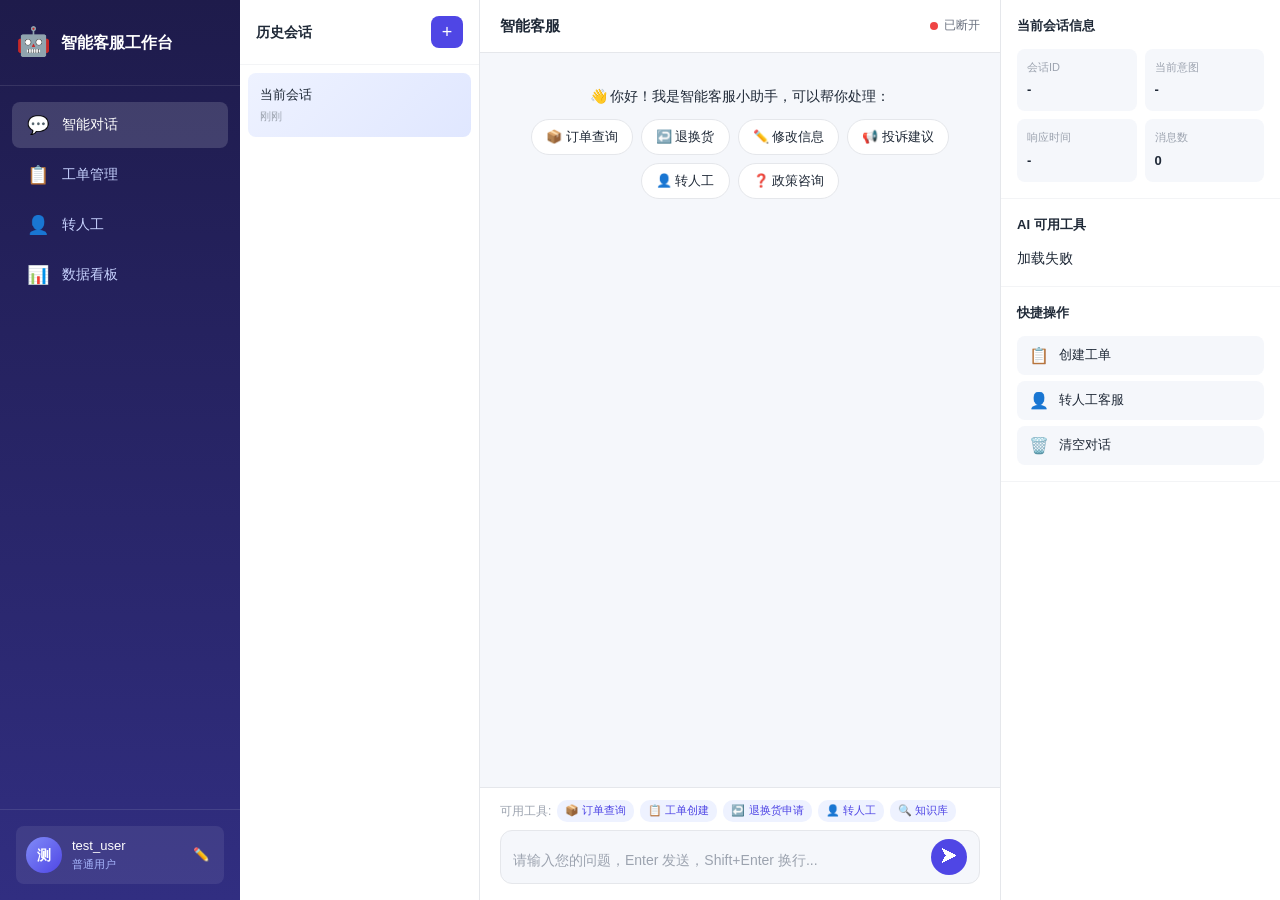
==== static/index.html @ ec42deeb "feat: 新增前端UI与静态文件服务 ## 本次提交内容  ### 前端页面 (static/) - index.html: 主页面 - 三栏布局（侧边栏+对话区+信息面板） - css/style" ====
<!DOCTYPE html>
<html lang="zh-CN">
<head>
<meta charset="UTF-8">
<meta name="viewport" content="width=device-width, initial-scale=1.0">
<title>智能客服工作台</title>
<link rel="stylesheet" href="/static/css/style.css">
</head>
<body>
<div id="app">

  <!-- 左侧边栏 -->
  <aside class="sidebar">
    <div class="sidebar-header">
      <div class="logo">
        <span class="logo-icon">🤖</span>
        <span class="logo-text">智能客服工作台</span>
      </div>
    </div>

    <nav class="nav">
      <button class="nav-item active" data-page="chat">
        <span class="nav-icon">💬</span>
        <span class="nav-text">智能对话</span>
      </button>
      <button class="nav-item" data-page="tickets">
        <span class="nav-icon">📋</span>
        <span class="nav-text">工单管理</span>
      </button>
      <button class="nav-item" data-page="handoff">
        <span class="nav-icon">👤</span>
        <span class="nav-text">转人工</span>
      </button>
      <button class="nav-item" data-page="analytics">
        <span class="nav-icon">📊</span>
        <span class="nav-text">数据看板</span>
      </button>
    </nav>

    <div class="sidebar-footer">
      <div class="user-info">
        <div class="avatar" id="userAvatar">U</div>
        <div class="user-detail">
          <div class="username" id="username">test_user</div>
          <div class="user-level" id="userLevel">普通用户</div>
        </div>
        <button class="user-edit-btn" id="editUserBtn" title="编辑用户">✏️</button>
      </div>
    </div>
  </aside>

  <!-- 主内容区 -->
  <main class="main">

    <!-- 对话页面 -->
    <section class="page page-chat active">
      <div class="chat-layout">

        <!-- 会话列表 -->
        <div class="session-list">
          <div class="session-list-header">
            <span>历史会话</span>
            <button class="new-session-btn" id="newSessionBtn" title="新建会话">
              <span>+</span>
            </button>
          </div>
          <div class="session-items" id="sessionItems">
            <div class="session-item active" data-session="current">
              <div class="session-title" id="currentSessionTitle">当前会话</div>
              <div class="session-time" id="currentSessionTime">刚刚</div>
            </div>
          </div>
        </div>

        <!-- 对话区域 -->
        <div class="chat-area">
          <div class="chat-header">
            <div class="chat-title" id="chatTitle">智能客服</div>
            <div class="chat-status">
              <span class="status-dot" id="wsStatus"></span>
              <span class="status-text" id="wsStatusText">连接中...</span>
            </div>
          </div>

          <div class="chat-messages" id="chatMessages">
            <div class="message system">
              <div class="message-content">
                <p>👋 你好！我是智能客服小助手，可以帮你处理：</p>
                <div class="quick-actions">
                  <button class="quick-action" data-msg="我的订单到哪了">📦 订单查询</button>
                  <button class="quick-action" data-msg="我要退货/退款">↩️ 退换货</button>
                  <button class="quick-action" data-msg="修改收货地址">✏️ 修改信息</button>
                  <button class="quick-action" data-msg="投诉">📢 投诉建议</button>
                  <button class="quick-action" data-msg="我要转人工客服">👤 转人工</button>
                  <button class="quick-action" data-msg="退换货政策是什么">❓ 政策咨询</button>
                </div>
              </div>
            </div>
          </div>

          <div class="chat-input-area">
            <div class="input-tools" id="inputTools">
              <span class="tool-hint">可用工具: </span>
              <span class="tool-tag">📦 订单查询</span>
              <span class="tool-tag">📋 工单创建</span>
              <span class="tool-tag">↩️ 退换货申请</span>
              <span class="tool-tag">👤 转人工</span>
              <span class="tool-tag">🔍 知识库</span>
            </div>
            <div class="input-wrapper">
              <textarea
                id="chatInput"
                placeholder="请输入您的问题，Enter 发送，Shift+Enter 换行..."
                rows="1"
              ></textarea>
              <div class="input-actions">
                <button class="action-btn send" id="sendBtn" title="发送">
                  <span>➤</span>
                </button>
              </div>
            </div>
          </div>
        </div>

        <!-- 右侧信息面板 -->
        <div class="info-panel">
          <div class="panel-section">
            <div class="panel-title">当前会话信息</div>
            <div class="info-cards">
              <div class="info-card">
                <div class="info-label">会话ID</div>
                <div class="info-value" id="sessionId">-</div>
              </div>
              <div class="info-card">
                <div class="info-label">当前意图</div>
                <div class="info-value" id="currentIntent">-</div>
              </div>
              <div class="info-card">
                <div class="info-label">响应时间</div>
                <div class="info-value" id="responseTime">-</div>
              </div>
              <div class="info-card">
                <div class="info-label">消息数</div>
                <div class="info-value" id="messageCount">0</div>
              </div>
            </div>
          </div>

          <div class="panel-section">
            <div class="panel-title">AI 可用工具</div>
            <div class="tool-list" id="toolList"></div>
          </div>

          <div class="panel-section">
            <div class="panel-title">快捷操作</div>
            <div class="action-list">
              <button class="action-item" id="createTicketBtn">
                <span class="action-icon">📋</span>
                <span>创建工单</span>
              </button>
              <button class="action-item" id="handoffBtn">
                <span class="action-icon">👤</span>
                <span>转人工客服</span>
              </button>
              <button class="action-item" id="clearChatBtn">
                <span class="action-icon">🗑️</span>
                <span>清空对话</span>
              </button>
            </div>
          </div>
        </div>
      </div>
    </section>

    <!-- 工单管理页面 -->
    <section class="page page-tickets">
      <div class="page-header">
        <h2>工单管理</h2>
        <div class="page-actions">
          <button class="btn-primary" id="newTicketBtn">
            <span>+</span> 新建工单
          </button>
        </div>
      </div>

      <div class="tickets-layout">
        <div class="tickets-filters">
          <div class="filter-group">
            <span class="filter-label">状态:</span>
            <select id="ticketStatusFilter">
              <option value="">全部</option>
              <option value="pending">待处理</option>
              <option value="processing">处理中</option>
              <option value="resolved">已解决</option>
              <option value="closed">已关闭</option>
            </select>
          </div>
          <div class="filter-group">
            <span class="filter-label">优先级:</span>
            <select id="ticketPriorityFilter">
              <option value="">全部</option>
              <option value="low">低</option>
              <option value="medium">中</option>
              <option value="high">高</option>
              <option value="urgent">紧急</option>
            </select>
          </div>
          <button class="btn-secondary" id="refreshTicketsBtn">🔄 刷新</button>
        </div>

        <div class="tickets-stats" id="ticketsStats"></div>

        <div class="tickets-table-wrapper">
          <table class="tickets-table">
            <thead>
              <tr>
                <th>工单ID</th>
                <th>分类</th>
                <th>内容</th>
                <th>优先级</th>
                <th>状态</th>
                <th>创建时间</th>
                <th>操作</th>
              </tr>
            </thead>
            <tbody id="ticketsTableBody">
              <tr><td colspan="7" class="empty">加载中...</td></tr>
            </tbody>
          </table>
        </div>
      </div>
    </section>

    <!-- 转人工页面 -->
    <section class="page page-handoff">
      <div class="page-header">
        <h2>转人工管理</h2>
      </div>

      <div class="handoff-layout">
        <div class="handoff-section">
          <div class="section-title">当前转人工请求</div>
          <div class="handoff-list" id="handoffList">
            <div class="empty-state">暂无转人工请求</div>
          </div>
        </div>

        <div class="handoff-section">
          <div class="section-title">人工客服列表</div>
          <div class="agents-list" id="agentsList">
            <div class="empty-state">加载中...</div>
          </div>
        </div>
      </div>
    </section>

    <!-- 数据看板页面 -->
    <section class="page page-analytics">
      <div class="page-header">
        <h2>数据看板</h2>
        <div class="page-actions">
          <button class="btn-secondary" id="refreshAnalyticsBtn">🔄 刷新数据</button>
        </div>
      </div>

      <div class="analytics-layout">
        <div class="analytics-cards" id="analyticsCards"></div>

        <div class="analytics-sections">
          <div class="analytics-section">
            <div class="section-title">意图分布</div>
            <div class="chart-container" id="intentChart">
              <div class="empty-state">暂无数据</div>
            </div>
          </div>

          <div class="analytics-section">
            <div class="section-title">热门工具</div>
            <div class="chart-container" id="toolChart">
              <div class="empty-state">暂无数据</div>
            </div>
          </div>

          <div class="analytics-section">
            <div class="section-title">告警信息</div>
            <div class="alerts-list" id="alertsList">
              <div class="empty-state">无告警</div>
            </div>
          </div>
        </div>
      </div>
    </section>

  </main>
</div>

<!-- 工单创建弹窗 -->
<div class="modal-overlay" id="ticketModal">
  <div class="modal">
    <div class="modal-header">
      <h3>创建工单</h3>
      <button class="modal-close" id="closeTicketModal">✕</button>
    </div>
    <div class="modal-body">
      <div class="form-group">
        <label>分类</label>
        <select id="ticketCategory">
          <option value="complaint">投诉</option>
          <option value="refund">退款</option>
          <option value="exchange">换货</option>
          <option value="shipping">物流</option>
          <option value="other">其他</option>
        </select>
      </div>
      <div class="form-group">
        <label>优先级</label>
        <select id="ticketPriority">
          <option value="low">低</option>
          <option value="medium" selected>中</option>
          <option value="high">高</option>
          <option value="urgent">紧急</option>
        </select>
      </div>
      <div class="form-group">
        <label>问题描述</label>
        <textarea id="ticketContent" rows="4" placeholder="请详细描述您遇到的问题..."></textarea>
      </div>
    </div>
    <div class="modal-footer">
      <button class="btn-secondary" id="cancelTicketBtn">取消</button>
      <button class="btn-primary" id="submitTicketBtn">提交工单</button>
    </div>
  </div>
</div>

<!-- 用户编辑弹窗 -->
<div class="modal-overlay" id="userModal">
  <div class="modal">
    <div class="modal-header">
      <h3>用户信息设置</h3>
      <button class="modal-close" id="closeUserModal">✕</button>
    </div>
    <div class="modal-body">
      <div class="form-group">
        <label>用户ID</label>
        <input type="number" id="userIdInput" value="1">
      </div>
      <div class="form-group">
        <label>用户名</label>
        <input type="text" id="usernameInput" value="test_user">
      </div>
      <div class="form-group">
        <label>昵称</label>
        <input type="text" id="nicknameInput" value="测试用户">
      </div>
      <div class="form-group">
        <label>用户等级</label>
        <select id="userLevelInput">
          <option value="normal">普通用户</option>
          <option value="vip">VIP用户</option>
          <option value="enterprise">企业用户</option>
        </select>
      </div>
    </div>
    <div class="modal-footer">
      <button class="btn-secondary" id="cancelUserBtn">取消</button>
      <button class="btn-primary" id="saveUserBtn">保存</button>
    </div>
  </div>
</div>

<!-- Toast 提示 -->
<div class="toast-container" id="toastContainer"></div>

<script src="/static/js/app.js"></script>
</body>
</html>
---- static/css/style.css ----
:root {
  --primary: #4f46e5;
  --primary-light: #818cf8;
  --primary-dark: #3730a3;
  --bg: #f5f7fb;
  --bg-card: #ffffff;
  --bg-hover: #f0f2f8;
  --text: #1f2937;
  --text-secondary: #6b7280;
  --text-muted: #9ca3af;
  --border: #e5e7eb;
  --border-light: #f3f4f6;
  --success: #10b981;
  --warning: #f59e0b;
  --danger: #ef4444;
  --info: #3b82f6;
  --shadow-sm: 0 1px 2px rgba(0,0,0,0.05);
  --shadow: 0 1px 3px rgba(0,0,0,0.1), 0 1px 2px rgba(0,0,0,0.06);
  --shadow-md: 0 4px 6px rgba(0,0,0,0.07), 0 2px 4px rgba(0,0,0,0.06);
  --radius: 8px;
  --radius-lg: 12px;
  --radius-xl: 16px;
}

* {
  margin: 0;
  padding: 0;
  box-sizing: border-box;
}

body {
  font-family: -apple-system, BlinkMacSystemFont, 'Segoe UI', 'PingFang SC', 'Hiragino Sans GB', 'Microsoft YaHei', sans-serif;
  background: var(--bg);
  color: var(--text);
  font-size: 14px;
  line-height: 1.6;
  overflow: hidden;
  height: 100vh;
}

#app {
  display: flex;
  height: 100vh;
}

/* ===== 侧边栏 ===== */
.sidebar {
  width: 240px;
  background: linear-gradient(180deg, #1e1b4b 0%, #312e81 100%);
  color: #c7d2fe;
  display: flex;
  flex-direction: column;
  flex-shrink: 0;
}

.sidebar-header {
  padding: 20px 16px;
  border-bottom: 1px solid rgba(255,255,255,0.1);
}

.logo {
  display: flex;
  align-items: center;
  gap: 10px;
}

.logo-icon {
  font-size: 28px;
}

.logo-text {
  font-size: 16px;
  font-weight: 600;
  color: #fff;
}

.nav {
  flex: 1;
  padding: 16px 12px;
  display: flex;
  flex-direction: column;
  gap: 4px;
}

.nav-item {
  display: flex;
  align-items: center;
  gap: 12px;
  padding: 12px 14px;
  background: none;
  border: none;
  border-radius: var(--radius);
  color: #c7d2fe;
  font-size: 14px;
  cursor: pointer;
  transition: all 0.2s;
  text-align: left;
  width: 100%;
}

.nav-item:hover {
  background: rgba(255,255,255,0.1);
  color: #fff;
}

.nav-item.active {
  background: rgba(255,255,255,0.15);
  color: #fff;
  font-weight: 500;
}

.nav-icon {
  font-size: 18px;
  width: 24px;
  text-align: center;
}

.sidebar-footer {
  padding: 16px;
  border-top: 1px solid rgba(255,255,255,0.1);
}

.user-info {
  display: flex;
  align-items: center;
  gap: 10px;
  padding: 10px;
  background: rgba(255,255,255,0.08);
  border-radius: var(--radius);
}

.avatar {
  width: 36px;
  height: 36px;
  border-radius: 50%;
  background: linear-gradient(135deg, var(--primary-light), var(--primary));
  color: #fff;
  display: flex;
  align-items: center;
  justify-content: center;
  font-weight: 600;
  flex-shrink: 0;
}

.user-detail {
  flex: 1;
  min-width: 0;
}

.username {
  font-size: 13px;
  font-weight: 500;
  color: #fff;
  white-space: nowrap;
  overflow: hidden;
  text-overflow: ellipsis;
}

.user-level {
  font-size: 11px;
  color: #a5b4fc;
}

.user-edit-btn {
  background: none;
  border: none;
  color: #a5b4fc;
  cursor: pointer;
  padding: 4px;
  border-radius: 4px;
  transition: all 0.2s;
}

.user-edit-btn:hover {
  background: rgba(255,255,255,0.15);
  color: #fff;
}

/* ===== 主内容 ===== */
.main {
  flex: 1;
  display: flex;
  flex-direction: column;
  overflow: hidden;
  background: var(--bg);
}

.page {
  display: none;
  flex: 1;
  flex-direction: column;
  overflow: hidden;
}

.page.active {
  display: flex;
}

/* ===== 对话页面 ===== */
.chat-layout {
  display: flex;
  flex: 1;
  overflow: hidden;
}

/* 会话列表 */
.session-list {
  width: 240px;
  background: var(--bg-card);
  border-right: 1px solid var(--border);
  display: flex;
  flex-direction: column;
  flex-shrink: 0;
}

.session-list-header {
  padding: 16px;
  display: flex;
  justify-content: space-between;
  align-items: center;
  border-bottom: 1px solid var(--border-light);
  font-weight: 600;
}

.new-session-btn {
  width: 32px;
  height: 32px;
  background: var(--primary);
  color: #fff;
  border: none;
  border-radius: var(--radius);
  cursor: pointer;
  font-size: 18px;
  display: flex;
  align-items: center;
  justify-content: center;
  transition: all 0.2s;
}

.new-session-btn:hover {
  background: var(--primary-dark);
}

.session-items {
  flex: 1;
  overflow-y: auto;
  padding: 8px;
}

.session-item {
  padding: 12px;
  border-radius: var(--radius);
  cursor: pointer;
  margin-bottom: 4px;
  transition: all 0.15s;
}

.session-item:hover {
  background: var(--bg-hover);
}

.session-item.active {
  background: linear-gradient(135deg, #eef2ff, #e0e7ff);
}

.session-title {
  font-size: 13px;
  font-weight: 500;
  white-space: nowrap;
  overflow: hidden;
  text-overflow: ellipsis;
}

.session-time {
  font-size: 11px;
  color: var(--text-muted);
  margin-top: 2px;
}

/* 对话区域 */
.chat-area {
  flex: 1;
  display: flex;
  flex-direction: column;
  overflow: hidden;
  background: var(--bg);
}

.chat-header {
  padding: 14px 20px;
  background: var(--bg-card);
  border-bottom: 1px solid var(--border);
  display: flex;
  justify-content: space-between;
  align-items: center;
}

.chat-title {
  font-weight: 600;
  font-size: 15px;
}

.chat-status {
  display: flex;
  align-items: center;
  gap: 6px;
  font-size: 12px;
  color: var(--text-secondary);
}

.status-dot {
  width: 8px;
  height: 8px;
  border-radius: 50%;
  background: var(--warning);
  transition: background 0.3s;
}

.status-dot.connected {
  background: var(--success);
  box-shadow: 0 0 0 3px rgba(16,185,129,0.2);
}

.status-dot.disconnected {
  background: var(--danger);
}

.chat-messages {
  flex: 1;
  overflow-y: auto;
  padding: 20px;
  display: flex;
  flex-direction: column;
  gap: 16px;
}

.message {
  display: flex;
  gap: 10px;
  max-width: 85%;
  animation: fadeIn 0.3s ease;
}

@keyframes fadeIn {
  from { opacity: 0; transform: translateY(8px); }
  to { opacity: 1; transform: translateY(0); }
}

.message.user {
  align-self: flex-end;
  flex-direction: row-reverse;
}

.message.bot {
  align-self: flex-start;
}

.message.system {
  align-self: center;
  max-width: 100%;
  width: 100%;
}

.message-avatar {
  width: 36px;
  height: 36px;
  border-radius: 50%;
  display: flex;
  align-items: center;
  justify-content: center;
  font-size: 18px;
  flex-shrink: 0;
}

.message.user .message-avatar {
  background: linear-gradient(135deg, #6366f1, #4f46e5);
  color: #fff;
}

.message.bot .message-avatar {
  background: linear-gradient(135deg, #a78bfa, #8b5cf6);
  color: #fff;
}

.message-content {
  padding: 12px 16px;
  border-radius: var(--radius-lg);
  line-height: 1.6;
  word-break: break-word;
}

.message.user .message-content {
  background: linear-gradient(135deg, #4f46e5, #6366f1);
  color: #fff;
  border-bottom-right-radius: 4px;
}

.message.bot .message-content {
  background: var(--bg-card);
  border: 1px solid var(--border);
  border-bottom-left-radius: 4px;
}

.message.system .message-content {
  background: transparent;
  border: none;
  max-width: 600px;
  margin: 0 auto;
  text-align: center;
}

.message-content p {
  margin: 0 0 8px;
}

.message-content p:last-child {
  margin-bottom: 0;
}

.quick-actions {
  display: flex;
  flex-wrap: wrap;
  gap: 8px;
  margin-top: 12px;
  justify-content: center;
}

.quick-action {
  padding: 8px 14px;
  background: var(--bg-card);
  border: 1px solid var(--border);
  border-radius: 20px;
  font-size: 13px;
  cursor: pointer;
  transition: all 0.2s;
  color: var(--text);
}

.quick-action:hover {
  background: var(--primary);
  color: #fff;
  border-color: var(--primary);
  transform: translateY(-1px);
  box-shadow: var(--shadow-md);
}

.typing-indicator {
  display: inline-flex;
  gap: 4px;
  padding: 4px 0;
}

.typing-indicator span {
  width: 6px;
  height: 6px;
  border-radius: 50%;
  background: var(--text-muted);
  animation: typing 1.4s infinite;
}

.typing-indicator span:nth-child(2) { animation-delay: 0.2s; }
.typing-indicator span:nth-child(3) { animation-delay: 0.4s; }

@keyframes typing {
  0%, 60%, 100% { transform: translateY(0); opacity: 0.4; }
  30% { transform: translateY(-8px); opacity: 1; }
}

.message-meta {
  font-size: 11px;
  color: var(--text-muted);
  margin-top: 6px;
  display: flex;
  gap: 10px;
  align-items: center;
}

.message-actions {
  display: flex;
  gap: 4px;
  margin-top: 6px;
}

.msg-action-btn {
  background: none;
  border: none;
  color: var(--text-muted);
  cursor: pointer;
  padding: 4px 6px;
  border-radius: 4px;
  font-size: 13px;
  transition: all 0.15s;
}

.msg-action-btn:hover {
  background: var(--bg-hover);
  color: var(--text);
}

.msg-action-btn.active {
  color: var(--primary);
}

/* 输入区域 */
.chat-input-area {
  background: var(--bg-card);
  border-top: 1px solid var(--border);
  padding: 12px 20px 16px;
}

.input-tools {
  display: flex;
  align-items: center;
  gap: 6px;
  margin-bottom: 8px;
  flex-wrap: wrap;
}

.tool-hint {
  font-size: 12px;
  color: var(--text-muted);
}

.tool-tag {
  font-size: 11px;
  padding: 2px 8px;
  background: #eef2ff;
  color: var(--primary);
  border-radius: 10px;
}

.input-wrapper {
  display: flex;
  align-items: flex-end;
  gap: 10px;
  background: var(--bg);
  border: 1px solid var(--border);
  border-radius: var(--radius-lg);
  padding: 8px 12px;
  transition: all 0.2s;
}

.input-wrapper:focus-within {
  border-color: var(--primary);
  box-shadow: 0 0 0 3px rgba(79,70,229,0.1);
}

#chatInput {
  flex: 1;
  border: none;
  background: transparent;
  resize: none;
  outline: none;
  font-family: inherit;
  font-size: 14px;
  line-height: 1.5;
  padding: 4px 0;
  max-height: 120px;
  color: var(--text);
}

#chatInput::placeholder {
  color: var(--text-muted);
}

.input-actions {
  display: flex;
  gap: 6px;
}

.action-btn {
  width: 36px;
  height: 36px;
  border: none;
  border-radius: 50%;
  cursor: pointer;
  display: flex;
  align-items: center;
  justify-content: center;
  transition: all 0.2s;
  font-size: 16px;
}

.action-btn.send {
  background: var(--primary);
  color: #fff;
}

.action-btn.send:hover {
  background: var(--primary-dark);
  transform: scale(1.05);
}

.action-btn.send:disabled {
  background: var(--text-muted);
  cursor: not-allowed;
  transform: none;
}

/* 信息面板 */
.info-panel {
  width: 280px;
  background: var(--bg-card);
  border-left: 1px solid var(--border);
  display: flex;
  flex-direction: column;
  overflow-y: auto;
  flex-shrink: 0;
}

.panel-section {
  padding: 16px;
  border-bottom: 1px solid var(--border-light);
}

.panel-title {
  font-size: 13px;
  font-weight: 600;
  color: var(--text);
  margin-bottom: 12px;
}

.info-cards {
  display: grid;
  grid-template-columns: 1fr 1fr;
  gap: 8px;
}

.info-card {
  padding: 10px;
  background: var(--bg);
  border-radius: var(--radius);
}

.info-label {
  font-size: 11px;
  color: var(--text-muted);
  margin-bottom: 4px;
}

.info-value {
  font-size: 13px;
  font-weight: 600;
  color: var(--text);
  word-break: break-all;
}

.tool-list {
  display: flex;
  flex-direction: column;
  gap: 6px;
}

.tool-item {
  padding: 8px 10px;
  background: var(--bg);
  border-radius: var(--radius);
  font-size: 12px;
}

.tool-name {
  font-weight: 500;
  color: var(--primary);
}

.tool-desc {
  color: var(--text-secondary);
  font-size: 11px;
  margin-top: 2px;
}

.action-list {
  display: flex;
  flex-direction: column;
  gap: 6px;
}

.action-item {
  display: flex;
  align-items: center;
  gap: 10px;
  padding: 10px 12px;
  background: var(--bg);
  border: none;
  border-radius: var(--radius);
  cursor: pointer;
  font-size: 13px;
  color: var(--text);
  transition: all 0.15s;
}

.action-item:hover {
  background: #eef2ff;
  color: var(--primary);
}

.action-icon {
  font-size: 16px;
}

/* ===== 工单页面 ===== */
.page-header {
  padding: 20px 24px;
  background: var(--bg-card);
  border-bottom: 1px solid var(--border);
  display: flex;
  justify-content: space-between;
  align-items: center;
}

.page-header h2 {
  font-size: 18px;
  font-weight: 600;
}

.page-actions {
  display: flex;
  gap: 10px;
}

.btn-primary {
  padding: 8px 16px;
  background: var(--primary);
  color: #fff;
  border: none;
  border-radius: var(--radius);
  font-size: 13px;
  font-weight: 500;
  cursor: pointer;
  display: inline-flex;
  align-items: center;
  gap: 6px;
  transition: all 0.2s;
}

.btn-primary:hover {
  background: var(--primary-dark);
}

.btn-secondary {
  padding: 8px 16px;
  background: var(--bg-card);
  color: var(--text);
  border: 1px solid var(--border);
  border-radius: var(--radius);
  font-size: 13px;
  cursor: pointer;
  transition: all 0.2s;
}

.btn-secondary:hover {
  background: var(--bg-hover);
}

.btn-danger {
  padding: 4px 10px;
  background: #fef2f2;
  color: var(--danger);
  border: 1px solid #fecaca;
  border-radius: var(--radius);
  font-size: 12px;
  cursor: pointer;
  transition: all 0.2s;
}

.btn-danger:hover {
  background: var(--danger);
  color: #fff;
}

.tickets-layout {
  flex: 1;
  padding: 20px 24px;
  overflow-y: auto;
}

.tickets-filters {
  display: flex;
  gap: 16px;
  align-items: center;
  margin-bottom: 16px;
  flex-wrap: wrap;
}

.filter-group {
  display: flex;
  align-items: center;
  gap: 6px;
}

.filter-label {
  font-size: 13px;
  color: var(--text-secondary);
}

.filter-group select {
  padding: 6px 10px;
  border: 1px solid var(--border);
  border-radius: var(--radius);
  background: var(--bg-card);
  font-size: 13px;
  cursor: pointer;
  outline: none;
}

.filter-group select:focus {
  border-color: var(--primary);
}

.tickets-stats {
  display: grid;
  grid-template-columns: repeat(4, 1fr);
  gap: 12px;
  margin-bottom: 16px;
}

.ticket-stat-card {
  padding: 16px;
  background: var(--bg-card);
  border-radius: var(--radius-lg);
  border: 1px solid var(--border-light);
}

.ticket-stat-num {
  font-size: 28px;
  font-weight: 700;
}

.ticket-stat-label {
  font-size: 12px;
  color: var(--text-muted);
  margin-top: 4px;
}

.tickets-table-wrapper {
  background: var(--bg-card);
  border-radius: var(--radius-lg);
  border: 1px solid var(--border-light);
  overflow: hidden;
}

.tickets-table {
  width: 100%;
  border-collapse: collapse;
}

.tickets-table th {
  padding: 12px 14px;
  text-align: left;
  font-size: 12px;
  font-weight: 600;
  color: var(--text-secondary);
  background: var(--bg);
  border-bottom: 1px solid var(--border-light);
  text-transform: uppercase;
  letter-spacing: 0.5px;
}

.tickets-table td {
  padding: 12px 14px;
  border-bottom: 1px solid var(--border-light);
  font-size: 13px;
}

.tickets-table tr:last-child td {
  border-bottom: none;
}

.tickets-table tr:hover {
  background: var(--bg-hover);
}

.tickets-table .empty {
  text-align: center;
  padding: 40px;
  color: var(--text-muted);
}

.badge {
  display: inline-block;
  padding: 3px 8px;
  border-radius: 10px;
  font-size: 11px;
  font-weight: 500;
}

.badge-priority-low { background: #f0fdf4; color: #16a34a; }
.badge-priority-medium { background: #fffbeb; color: #d97706; }
.badge-priority-high { background: #fef2f2; color: #dc2626; }
.badge-priority-urgent { background: #fce7f3; color: #db2777; }

.badge-status-pending { background: #dbeafe; color: #2563eb; }
.badge-status-processing { background: #fef3c7; color: #d97706; }
.badge-status-open { background: #dbeafe; color: #2563eb; }
.badge-status-in_progress { background: #fef3c7; color: #d97706; }
.badge-status-assigned { background: #e0e7ff; color: #4f46e5; }
.badge-status-resolved { background: #d1fae5; color: #059669; }
.badge-status-closed { background: #f3f4f6; color: #6b7280; }
.badge-status-online { background: #d1fae5; color: #059669; }
.badge-status-offline { background: #f3f4f6; color: #6b7280; }
.badge-status-busy { background: #fef3c7; color: #d97706; }

/* ===== 转人工页面 ===== */
.handoff-layout {
  flex: 1;
  padding: 20px 24px;
  overflow-y: auto;
  display: grid;
  grid-template-columns: 1fr 1fr;
  gap: 20px;
}

.handoff-section {
  background: var(--bg-card);
  border-radius: var(--radius-lg);
  border: 1px solid var(--border-light);
  padding: 16px;
}

.section-title {
  font-size: 14px;
  font-weight: 600;
  margin-bottom: 12px;
  padding-bottom: 8px;
  border-bottom: 1px solid var(--border-light);
}

.handoff-list, .agents-list {
  display: flex;
  flex-direction: column;
  gap: 8px;
}

.handoff-card, .agent-card {
  padding: 12px;
  border: 1px solid var(--border-light);
  border-radius: var(--radius);
  transition: all 0.15s;
}

.handoff-card:hover, .agent-card:hover {
  background: var(--bg);
  border-color: var(--primary-light);
}

.handoff-card-header, .agent-card-header {
  display: flex;
  justify-content: space-between;
  align-items: center;
  margin-bottom: 6px;
}

.handoff-reason, .agent-name {
  font-weight: 500;
}

.handoff-meta, .agent-meta {
  font-size: 12px;
  color: var(--text-muted);
}

.empty-state {
  text-align: center;
  padding: 40px;
  color: var(--text-muted);
  font-size: 13px;
}

/* ===== 数据看板 ===== */
.analytics-layout {
  flex: 1;
  padding: 20px 24px;
  overflow-y: auto;
}

.analytics-cards {
  display: grid;
  grid-template-columns: repeat(auto-fit, minmax(180px, 1fr));
  gap: 12px;
  margin-bottom: 20px;
}

.analytics-card {
  background: var(--bg-card);
  border: 1px solid var(--border-light);
  border-radius: var(--radius-lg);
  padding: 16px;
  transition: all 0.2s;
}

.analytics-card:hover {
  box-shadow: var(--shadow-md);
}

.analytics-card-label {
  font-size: 12px;
  color: var(--text-muted);
  margin-bottom: 8px;
}

.analytics-card-value {
  font-size: 28px;
  font-weight: 700;
}

.analytics-card-trend {
  font-size: 12px;
  margin-top: 6px;
}

.trend-up { color: var(--success); }
.trend-down { color: var(--danger); }

.analytics-sections {
  display: grid;
  grid-template-columns: 1fr 1fr;
  gap: 16px;
}

.analytics-section {
  background: var(--bg-card);
  border: 1px solid var(--border-light);
  border-radius: var(--radius-lg);
  padding: 16px;
}

.chart-container {
  min-height: 200px;
}

.bar-chart {
  display: flex;
  flex-direction: column;
  gap: 8px;
}

.bar-item {
  display: flex;
  align-items: center;
  gap: 10px;
}

.bar-label {
  width: 80px;
  font-size: 12px;
  color: var(--text-secondary);
}

.bar-track {
  flex: 1;
  height: 20px;
  background: var(--bg);
  border-radius: 10px;
  overflow: hidden;
}

.bar-fill {
  height: 100%;
  background: linear-gradient(90deg, var(--primary-light), var(--primary));
  border-radius: 10px;
  transition: width 0.5s ease;
}

.bar-value {
  width: 40px;
  font-size: 12px;
  font-weight: 600;
  text-align: right;
}

.alerts-list {
  display: flex;
  flex-direction: column;
  gap: 8px;
}

.alert-item {
  padding: 10px 12px;
  border-radius: var(--radius);
  border-left: 3px solid;
  font-size: 13px;
}

.alert-warning {
  background: #fffbeb;
  border-color: var(--warning);
  color: #92400e;
}

.alert-danger {
  background: #fef2f2;
  border-color: var(--danger);
  color: #991b1b;
}

.alert-info {
  background: #eff6ff;
  border-color: var(--info);
  color: #1e40af;
}

/* ===== 弹窗 ===== */
.modal-overlay {
  position: fixed;
  top: 0;
  left: 0;
  right: 0;
  bottom: 0;
  background: rgba(0,0,0,0.5);
  display: none;
  align-items: center;
  justify-content: center;
  z-index: 1000;
  animation: fadeIn 0.2s ease;
}

.modal-overlay.active {
  display: flex;
}

.modal {
  background: var(--bg-card);
  border-radius: var(--radius-xl);
  width: 480px;
  max-width: 90%;
  max-height: 90vh;
  overflow: hidden;
  box-shadow: 0 20px 60px rgba(0,0,0,0.3);
}

.modal-header {
  padding: 16px 20px;
  display: flex;
  justify-content: space-between;
  align-items: center;
  border-bottom: 1px solid var(--border-light);
}

.modal-header h3 {
  font-size: 16px;
  font-weight: 600;
}

.modal-close {
  background: none;
  border: none;
  font-size: 18px;
  color: var(--text-muted);
  cursor: pointer;
  padding: 4px 8px;
  border-radius: 4px;
  transition: all 0.15s;
}

.modal-close:hover {
  background: var(--bg-hover);
  color: var(--text);
}

.modal-body {
  padding: 20px;
}

.modal-footer {
  padding: 14px 20px;
  display: flex;
  justify-content: flex-end;
  gap: 10px;
  border-top: 1px solid var(--border-light);
}

.form-group {
  margin-bottom: 16px;
}

.form-group label {
  display: block;
  font-size: 13px;
  font-weight: 500;
  margin-bottom: 6px;
  color: var(--text);
}

.form-group input,
.form-group select,
.form-group textarea {
  width: 100%;
  padding: 8px 12px;
  border: 1px solid var(--border);
  border-radius: var(--radius);
  font-size: 13px;
  font-family: inherit;
  outline: none;
  transition: all 0.2s;
  background: var(--bg-card);
}

.form-group input:focus,
.form-group select:focus,
.form-group textarea:focus {
  border-color: var(--primary);
  box-shadow: 0 0 0 3px rgba(79,70,229,0.1);
}

.form-group textarea {
  resize: vertical;
}

/* ===== Toast ===== */
.toast-container {
  position: fixed;
  top: 20px;
  right: 20px;
  z-index: 2000;
  display: flex;
  flex-direction: column;
  gap: 8px;
}

.toast {
  padding: 12px 20px;
  background: var(--bg-card);
  border-radius: var(--radius);
  box-shadow: var(--shadow-md);
  font-size: 13px;
  animation: slideIn 0.3s ease;
  display: flex;
  align-items: center;
  gap: 8px;
  border-left: 3px solid var(--info);
}

.toast.success { border-left-color: var(--success); }
.toast.error { border-left-color: var(--danger); }
.toast.warning { border-left-color: var(--warning); }

@keyframes slideIn {
  from { transform: translateX(100%); opacity: 0; }
  to { transform: translateX(0); opacity: 1; }
}

.toast.fade-out {
  animation: fadeOut 0.3s ease forwards;
}

@keyframes fadeOut {
  to { opacity: 0; transform: translateX(100%); }
}

/* 滚动条 */
::-webkit-scrollbar {
  width: 6px;
  height: 6px;
}

::-webkit-scrollbar-track {
  background: transparent;
}

::-webkit-scrollbar-thumb {
  background: #d1d5db;
  border-radius: 3px;
}

::-webkit-scrollbar-thumb:hover {
  background: #9ca3af;
}

/* 响应式 */
@media (max-width: 1100px) {
  .info-panel { width: 220px; }
  .session-list { width: 200px; }
}

@media (max-width: 900px) {
  .info-panel { display: none; }
  .session-list { width: 180px; }
}
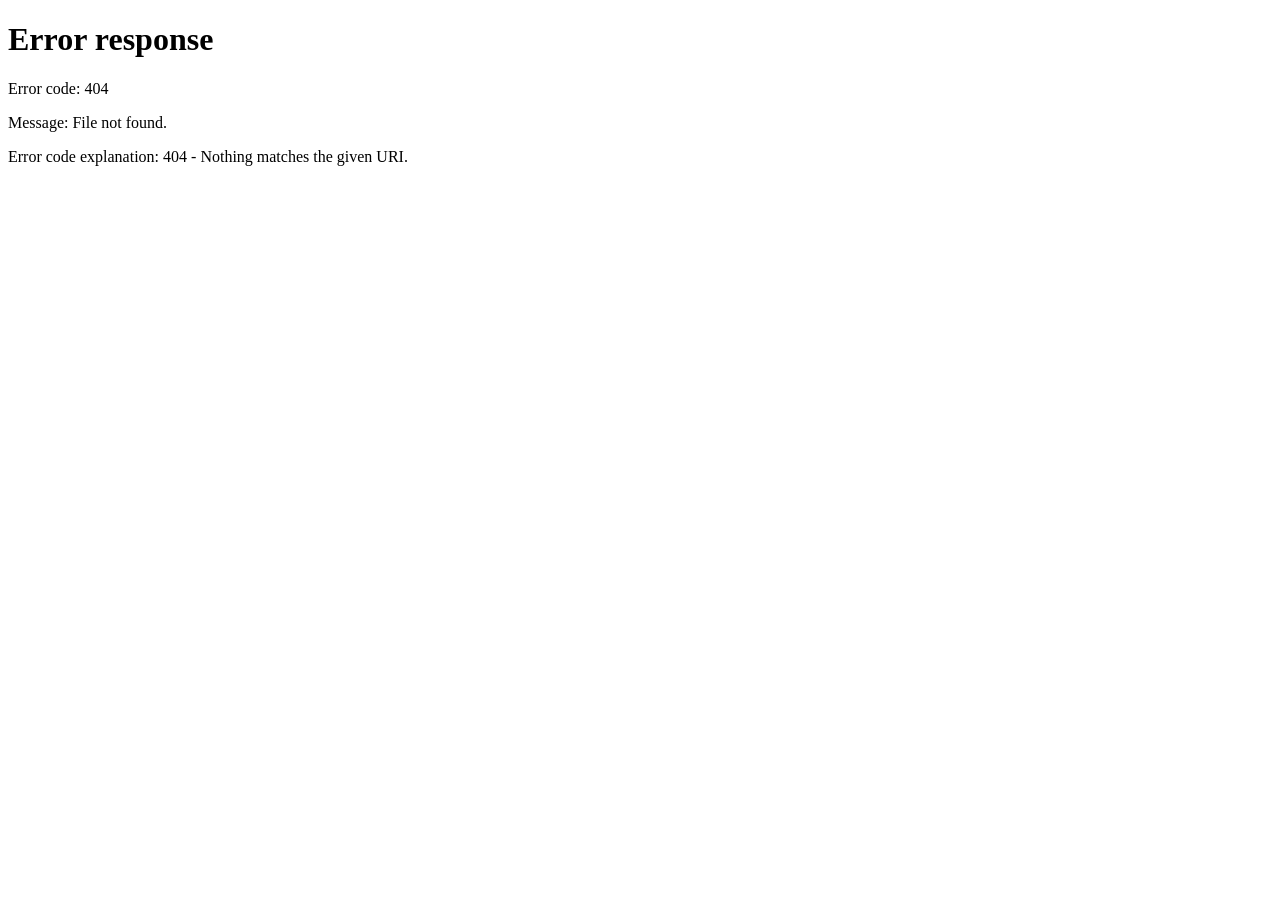
==== commit 7a429ae8: "fix: 转人工流程修复 + 管理员后台功能完善 + 中文工具名映射" ====
--- a/static/index.html
+++ b/static/index.html
@@ -13,9 +13,10 @@
   <aside class="sidebar">
     <div class="sidebar-header">
       <div class="logo">
-        <span class="logo-icon">🤖</span>
-        <span class="logo-text">智能客服工作台</span>
-      </div>
+        <span class="logo-icon">🛠️</span>
+        <span class="logo-text">客服管理后台</span>
+      </div>
+      <div class="admin-badge">管理员</div>
     </div>
 
     <nav class="nav">
@@ -35,17 +36,21 @@
         <span class="nav-icon">📊</span>
         <span class="nav-text">数据看板</span>
       </button>
+      <button class="nav-item" data-page="knowledge">
+        <span class="nav-icon">📚</span>
+        <span class="nav-text">知识库管理</span>
+      </button>
     </nav>
 
     <div class="sidebar-footer">
       <div class="user-info">
-        <div class="avatar" id="userAvatar">U</div>
+        <div class="avatar" id="userAvatar">A</div>
         <div class="user-detail">
-          <div class="username" id="username">test_user</div>
-          <div class="user-level" id="userLevel">普通用户</div>
-        </div>
-        <button class="user-edit-btn" id="editUserBtn" title="编辑用户">✏️</button>
-      </div>
+          <div class="username" id="username">admin</div>
+          <div class="user-level" id="userLevel">管理员</div>
+        </div>
+      </div>
+      <button class="logout-admin-btn" id="logoutAdminBtn">🚪 退出登录</button>
     </div>
   </aside>
 
@@ -85,28 +90,21 @@
           <div class="chat-messages" id="chatMessages">
             <div class="message system">
               <div class="message-content">
-                <p>👋 你好！我是智能客服小助手，可以帮你处理：</p>
-                <div class="quick-actions">
-                  <button class="quick-action" data-msg="我的订单到哪了">📦 订单查询</button>
-                  <button class="quick-action" data-msg="我要退货/退款">↩️ 退换货</button>
-                  <button class="quick-action" data-msg="修改收货地址">✏️ 修改信息</button>
-                  <button class="quick-action" data-msg="投诉">📢 投诉建议</button>
-                  <button class="quick-action" data-msg="我要转人工客服">👤 转人工</button>
-                  <button class="quick-action" data-msg="退换货政策是什么">❓ 政策咨询</button>
-                </div>
+                <p>👋 你好！我是智能客服小助手，请问有什么可以帮您？</p>
               </div>
             </div>
           </div>
 
+          <div class="quick-actions-bar" id="quickActionsBar">
+            <button class="quick-action" data-msg="我的订单到哪了">📦 订单查询</button>
+            <button class="quick-action" data-msg="我要退货/退款">↩️ 退换货</button>
+            <button class="quick-action" data-msg="修改收货地址">✏️ 修改信息</button>
+            <button class="quick-action" data-msg="投诉">📢 投诉建议</button>
+            <button class="quick-action" data-msg="我要转人工客服">👤 转人工</button>
+            <button class="quick-action" data-msg="退换货政策是什么">❓ 政策咨询</button>
+          </div>
+
           <div class="chat-input-area">
-            <div class="input-tools" id="inputTools">
-              <span class="tool-hint">可用工具: </span>
-              <span class="tool-tag">📦 订单查询</span>
-              <span class="tool-tag">📋 工单创建</span>
-              <span class="tool-tag">↩️ 退换货申请</span>
-              <span class="tool-tag">👤 转人工</span>
-              <span class="tool-tag">🔍 知识库</span>
-            </div>
             <div class="input-wrapper">
               <textarea
                 id="chatInput"
@@ -291,6 +289,138 @@
       </div>
     </section>
 
+    <!-- 知识库管理页面 -->
+    <section class="page page-knowledge">
+      <div class="page-header">
+        <h2>知识库管理</h2>
+        <div class="page-actions">
+          <button class="btn-secondary" id="refreshKnowledgeBtn">🔄 刷新</button>
+          <button class="btn-secondary" id="seedDocsBtn">📥 导入示例</button>
+          <button class="btn-primary" id="uploadFileBtn">📤 上传文件</button>
+        </div>
+      </div>
+
+      <div class="knowledge-layout">
+        <!-- 统计卡片 -->
+        <div class="knowledge-stats" id="knowledgeStats">
+          <div class="stat-card">
+            <div class="stat-icon">📄</div>
+            <div class="stat-info">
+              <div class="stat-value" id="totalDocs">0</div>
+              <div class="stat-label">文档数量</div>
+            </div>
+          </div>
+          <div class="stat-card">
+            <div class="stat-icon">📦</div>
+            <div class="stat-info">
+              <div class="stat-value" id="totalChunks">0</div>
+              <div class="stat-label">分块数量</div>
+            </div>
+          </div>
+          <div class="stat-card">
+            <div class="stat-icon">🗄️</div>
+            <div class="stat-info">
+              <div class="stat-value" id="vectorBackend">-</div>
+              <div class="stat-label">向量存储</div>
+            </div>
+          </div>
+          <div class="stat-card">
+            <div class="stat-icon">📊</div>
+            <div class="stat-info">
+              <div class="stat-value" id="vectorCount">0</div>
+              <div class="stat-label">向量数量</div>
+            </div>
+          </div>
+        </div>
+
+        <!-- 上传区域 -->
+        <div class="knowledge-upload">
+          <div class="section-title">📤 上传文档</div>
+          <div class="upload-area" id="uploadArea">
+            <input type="file" id="fileInput" multiple accept=".txt,.md,.markdown,.json,.csv" hidden>
+            <div class="upload-placeholder">
+              <div class="upload-icon">📁</div>
+              <div class="upload-text">点击或拖拽文件到此处上传</div>
+              <div class="upload-hint">支持格式: TXT, Markdown, JSON, CSV（UTF-8编码）</div>
+            </div>
+            <div class="upload-filename" id="uploadFilename"></div>
+          </div>
+          <div class="upload-options">
+            <div class="form-group-inline">
+              <label>分类:</label>
+              <select id="uploadCategory">
+                <option value="">无分类</option>
+                <option value="policy">政策</option>
+                <option value="help">帮助</option>
+                <option value="faq">常见问题</option>
+                <option value="product">产品</option>
+                <option value="other">其他</option>
+              </select>
+            </div>
+            <div class="form-group-inline">
+              <label>关键词:</label>
+              <input type="text" id="uploadKeywords" placeholder="用逗号分隔">
+            </div>
+            <button class="btn-primary" id="confirmUploadBtn">确认上传</button>
+          </div>
+        </div>
+
+        <!-- 文本添加 -->
+        <div class="knowledge-text-add">
+          <div class="section-title">✏️ 直接添加文本</div>
+          <div class="form-group">
+            <input type="text" id="textTitle" placeholder="文档标题">
+          </div>
+          <div class="form-group">
+            <textarea id="textContent" rows="5" placeholder="请输入文档内容..."></textarea>
+          </div>
+          <div class="form-row">
+            <div class="form-group-inline">
+              <label>分类:</label>
+              <select id="textCategory">
+                <option value="">无分类</option>
+                <option value="policy">政策</option>
+                <option value="help">帮助</option>
+                <option value="faq">常见问题</option>
+                <option value="product">产品</option>
+                <option value="other">其他</option>
+              </select>
+            </div>
+            <div class="form-group-inline">
+              <label>关键词:</label>
+              <input type="text" id="textKeywords" placeholder="用逗号分隔">
+            </div>
+            <button class="btn-primary" id="addTextBtn">添加</button>
+          </div>
+        </div>
+
+        <!-- 搜索测试 -->
+        <div class="knowledge-search">
+          <div class="section-title">🔍 知识库搜索测试</div>
+          <div class="search-bar">
+            <input type="text" id="searchQuery" placeholder="输入搜索内容测试检索效果">
+            <select id="searchTopK">
+              <option value="3">Top 3</option>
+              <option value="5" selected>Top 5</option>
+              <option value="10">Top 10</option>
+            </select>
+            <button class="btn-primary" id="searchBtn">搜索</button>
+          </div>
+          <div class="search-results" id="searchResults">
+            <div class="empty-state">输入关键词后点击搜索</div>
+          </div>
+        </div>
+
+        <!-- 文档列表 -->
+        <div class="knowledge-docs">
+          <div class="section-title">📚 文档列表</div>
+          <div class="docs-list" id="docsList">
+            <div class="empty-state">暂无文档</div>
+          </div>
+        </div>
+      </div>
+    </section>
+
   </main>
 </div>
 
--- a/static/css/style.css
+++ b/static/css/style.css
@@ -58,6 +58,18 @@
   border-bottom: 1px solid rgba(255,255,255,0.1);
 }
 
+.admin-badge {
+  display: inline-block;
+  margin-top: 10px;
+  padding: 4px 10px;
+  background: linear-gradient(135deg, #f59e0b, #d97706);
+  color: white;
+  border-radius: 10px;
+  font-size: 11px;
+  font-weight: 600;
+  text-align: center;
+}
+
 .logo {
   display: flex;
   align-items: center;
@@ -176,6 +188,24 @@
   color: #fff;
 }
 
+.logout-admin-btn {
+  width: 100%;
+  margin-top: 12px;
+  padding: 8px 12px;
+  background: rgba(239, 68, 68, 0.2);
+  border: 1px solid rgba(239, 68, 68, 0.3);
+  border-radius: var(--radius);
+  color: #fca5a5;
+  cursor: pointer;
+  font-size: 12px;
+  transition: all 0.2s;
+}
+
+.logout-admin-btn:hover {
+  background: rgba(239, 68, 68, 0.3);
+  color: #fff;
+}
+
 /* ===== 主内容 ===== */
 .main {
   flex: 1;
@@ -253,6 +283,10 @@
   cursor: pointer;
   margin-bottom: 4px;
   transition: all 0.15s;
+  display: flex;
+  align-items: center;
+  justify-content: space-between;
+  gap: 8px;
 }
 
 .session-item:hover {
@@ -261,6 +295,11 @@
 
 .session-item.active {
   background: linear-gradient(135deg, #eef2ff, #e0e7ff);
+}
+
+.session-info {
+  flex: 1;
+  min-width: 0;
 }
 
 .session-title {
@@ -275,6 +314,32 @@
   font-size: 11px;
   color: var(--text-muted);
   margin-top: 2px;
+}
+
+.session-delete-btn {
+  opacity: 0;
+  width: 24px;
+  height: 24px;
+  border: none;
+  background: transparent;
+  color: var(--text-muted);
+  cursor: pointer;
+  border-radius: 4px;
+  font-size: 12px;
+  display: flex;
+  align-items: center;
+  justify-content: center;
+  transition: all 0.15s;
+  flex-shrink: 0;
+}
+
+.session-item:hover .session-delete-btn {
+  opacity: 1;
+}
+
+.session-delete-btn:hover {
+  background: #fee2e2;
+  color: #ef4444;
 }
 
 /* 对话区域 */
@@ -417,23 +482,34 @@
   margin-bottom: 0;
 }
 
-.quick-actions {
-  display: flex;
-  flex-wrap: wrap;
+.quick-actions-bar {
+  display: flex;
   gap: 8px;
-  margin-top: 12px;
-  justify-content: center;
-}
-
-.quick-action {
-  padding: 8px 14px;
-  background: var(--bg-card);
+  padding: 10px 20px;
+  background: var(--bg-card);
+  border-top: 1px solid var(--border);
+  border-bottom: 1px solid var(--border);
+  overflow-x: auto;
+  white-space: nowrap;
+  flex-shrink: 0;
+}
+
+.quick-actions-bar .quick-action {
+  flex-shrink: 0;
+  padding: 6px 12px;
+  background: var(--bg);
   border: 1px solid var(--border);
   border-radius: 20px;
-  font-size: 13px;
+  font-size: 12px;
   cursor: pointer;
   transition: all 0.2s;
   color: var(--text);
+}
+
+.quick-actions-bar .quick-action:hover {
+  background: linear-gradient(135deg, #eef2ff, #e0e7ff);
+  border-color: #4f46e5;
+  color: #4f46e5;
 }
 
 .quick-action:hover {
@@ -527,6 +603,15 @@
   background: #eef2ff;
   color: var(--primary);
   border-radius: 10px;
+  border: none;
+  cursor: pointer;
+  transition: all 0.15s;
+}
+
+.tool-tag:hover {
+  background: var(--primary);
+  color: white;
+  transform: translateY(-1px);
 }
 
 .input-wrapper {
@@ -1276,3 +1361,425 @@
   .info-panel { display: none; }
   .session-list { width: 180px; }
 }
+
+/* ===== 知识库管理页面 ===== */
+.page-knowledge {
+  display: none;
+  flex-direction: column;
+  height: 100%;
+}
+
+.page-knowledge.active {
+  display: flex;
+}
+
+.knowledge-layout {
+  flex: 1;
+  padding: 20px 24px;
+  overflow-y: auto;
+  display: flex;
+  flex-direction: column;
+  gap: 20px;
+}
+
+.knowledge-stats {
+  display: grid;
+  grid-template-columns: repeat(4, 1fr);
+  gap: 12px;
+}
+
+.stat-card {
+  background: var(--bg-card);
+  border: 1px solid var(--border-light);
+  border-radius: var(--radius-lg);
+  padding: 16px;
+  display: flex;
+  align-items: center;
+  gap: 12px;
+  transition: all 0.2s;
+}
+
+.stat-card:hover {
+  box-shadow: var(--shadow-md);
+}
+
+.stat-icon {
+  font-size: 28px;
+  width: 48px;
+  height: 48px;
+  background: var(--bg);
+  border-radius: var(--radius);
+  display: flex;
+  align-items: center;
+  justify-content: center;
+}
+
+.stat-info {
+  flex: 1;
+}
+
+.stat-value {
+  font-size: 24px;
+  font-weight: 700;
+  color: var(--primary);
+}
+
+.stat-label {
+  font-size: 12px;
+  color: var(--text-muted);
+  margin-top: 2px;
+}
+
+.knowledge-upload,
+.knowledge-text-add,
+.knowledge-search,
+.knowledge-docs {
+  background: var(--bg-card);
+  border: 1px solid var(--border-light);
+  border-radius: var(--radius-lg);
+  padding: 16px;
+}
+
+.upload-area {
+  border: 2px dashed var(--border);
+  border-radius: var(--radius);
+  padding: 30px;
+  text-align: center;
+  cursor: pointer;
+  transition: all 0.2s;
+  margin-bottom: 12px;
+}
+
+.upload-area:hover {
+  border-color: var(--primary);
+  background: #fafbff;
+}
+
+.upload-area.dragover {
+  border-color: var(--primary);
+  background: #eef2ff;
+}
+
+.upload-icon {
+  font-size: 40px;
+  margin-bottom: 8px;
+}
+
+.upload-text {
+  font-size: 14px;
+  font-weight: 500;
+  color: var(--text);
+}
+
+.upload-hint {
+  font-size: 12px;
+  color: var(--text-muted);
+  margin-top: 4px;
+}
+
+.upload-filename {
+  margin-top: 10px;
+  padding: 8px 12px;
+  background: var(--bg);
+  border-radius: var(--radius);
+  font-size: 13px;
+  color: var(--text);
+}
+
+.upload-options,
+.form-row {
+  display: flex;
+  gap: 12px;
+  align-items: center;
+  flex-wrap: wrap;
+}
+
+.form-group-inline {
+  display: flex;
+  align-items: center;
+  gap: 6px;
+}
+
+.form-group-inline label {
+  font-size: 13px;
+  color: var(--text-secondary);
+}
+
+.form-group-inline input,
+.form-group-inline select {
+  padding: 6px 10px;
+  border: 1px solid var(--border);
+  border-radius: var(--radius);
+  font-size: 13px;
+  outline: none;
+  background: var(--bg-card);
+}
+
+.form-group-inline input:focus,
+.form-group-inline select:focus {
+  border-color: var(--primary);
+}
+
+.knowledge-text-add .form-group {
+  margin-bottom: 12px;
+}
+
+.knowledge-text-add .form-group input,
+.knowledge-text-add .form-group textarea {
+  width: 100%;
+  padding: 8px 12px;
+  border: 1px solid var(--border);
+  border-radius: var(--radius);
+  font-size: 13px;
+  outline: none;
+  background: var(--bg-card);
+}
+
+.knowledge-text-add .form-group input:focus,
+.knowledge-text-add .form-group textarea:focus {
+  border-color: var(--primary);
+}
+
+.search-bar {
+  display: flex;
+  gap: 10px;
+  margin-bottom: 12px;
+}
+
+.search-bar input {
+  flex: 1;
+  padding: 8px 12px;
+  border: 1px solid var(--border);
+  border-radius: var(--radius);
+  font-size: 13px;
+  outline: none;
+}
+
+.search-bar input:focus {
+  border-color: var(--primary);
+}
+
+.search-bar select {
+  padding: 8px 12px;
+  border: 1px solid var(--border);
+  border-radius: var(--radius);
+  font-size: 13px;
+  outline: none;
+  background: var(--bg-card);
+}
+
+.search-results {
+  max-height: 300px;
+  overflow-y: auto;
+}
+
+.search-result-item {
+  padding: 12px;
+  border: 1px solid var(--border-light);
+  border-radius: var(--radius);
+  margin-bottom: 8px;
+  transition: all 0.15s;
+}
+
+.search-result-item:hover {
+  background: var(--bg);
+}
+
+.search-result-title {
+  font-weight: 500;
+  color: var(--primary);
+  margin-bottom: 4px;
+}
+
+.search-result-content {
+  font-size: 13px;
+  color: var(--text-secondary);
+  margin-bottom: 6px;
+  display: -webkit-box;
+  -webkit-line-clamp: 3;
+  -webkit-box-orient: vertical;
+  overflow: hidden;
+}
+
+.search-result-meta {
+  display: flex;
+  gap: 8px;
+  font-size: 11px;
+  color: var(--text-muted);
+}
+
+.search-result-score {
+  font-weight: 600;
+  color: var(--success);
+}
+
+.docs-list {
+  display: flex;
+  flex-direction: column;
+  gap: 8px;
+  max-height: 400px;
+  overflow-y: auto;
+}
+
+.doc-item {
+  padding: 12px;
+  border: 1px solid var(--border-light);
+  border-radius: var(--radius);
+  display: flex;
+  justify-content: space-between;
+  align-items: center;
+  transition: all 0.15s;
+}
+
+.doc-item:hover {
+  background: var(--bg);
+  border-color: var(--primary-light);
+}
+
+.doc-info {
+  flex: 1;
+}
+
+.doc-title {
+  font-weight: 500;
+  font-size: 14px;
+  margin-bottom: 4px;
+}
+
+.doc-meta {
+  font-size: 12px;
+  color: var(--text-muted);
+  display: flex;
+  gap: 12px;
+}
+
+.doc-actions {
+  display: flex;
+  gap: 6px;
+}
+
+.badge-category {
+  display: inline-block;
+  padding: 2px 8px;
+  border-radius: 10px;
+  font-size: 11px;
+  background: #eef2ff;
+  color: var(--primary);
+}
+
+.badge-category-policy { background: #fef3c7; color: #d97706; }
+.badge-category-help { background: #dbeafe; color: #2563eb; }
+.badge-category-faq { background: #e0e7ff; color: #4f46e5; }
+.badge-category-product { background: #d1fae5; color: #059669; }
+.badge-category-other { background: #f3f4f6; color: #6b7280; }
+
+/* ===== 侧边栏操作 ===== */
+.sidebar-actions {
+  display: flex;
+  gap: 6px;
+  margin-top: 8px;
+}
+
+.btn-small {
+  font-size: 12px;
+  padding: 4px 10px;
+  border: 1px solid var(--border);
+  background: var(--bg-card);
+  color: var(--text-secondary);
+  border-radius: var(--radius);
+  cursor: pointer;
+  transition: all 0.15s;
+}
+
+.btn-small:hover {
+  border-color: var(--primary);
+  color: var(--primary);
+}
+
+.btn-primary.btn-small {
+  background: var(--primary);
+  color: white;
+  border-color: var(--primary);
+}
+
+.btn-primary.btn-small:hover {
+  background: var(--primary-dark);
+}
+
+.btn-danger {
+  background: var(--danger);
+  color: white;
+  border: none;
+  border-radius: var(--radius);
+  padding: 6px 12px;
+  cursor: pointer;
+  font-size: 13px;
+  transition: all 0.15s;
+}
+
+.btn-danger:hover {
+  background: #dc2626;
+}
+
+.btn-danger.btn-small {
+  padding: 3px 8px;
+  font-size: 12px;
+}
+
+/* ===== 表格操作 ===== */
+.table-actions {
+  display: flex;
+  gap: 6px;
+}
+
+/* ===== 弹窗扩展 ===== */
+.modal-lg {
+  max-width: 700px;
+}
+
+.detail-row {
+  display: flex;
+  align-items: center;
+  gap: 8px;
+  padding: 8px 0;
+  border-bottom: 1px solid var(--border-light);
+}
+
+.detail-row:last-of-type {
+  border-bottom: none;
+}
+
+.detail-label {
+  font-weight: 600;
+  color: var(--text-secondary);
+  min-width: 80px;
+}
+
+.detail-value {
+  color: var(--text);
+  font-size: 14px;
+}
+
+.detail-content {
+  background: var(--bg);
+  padding: 12px;
+  border-radius: var(--radius);
+  margin: 4px 0 8px;
+  white-space: pre-wrap;
+  word-break: break-word;
+  font-size: 14px;
+  line-height: 1.6;
+}
+
+/* ===== badge状态颜色 ===== */
+.badge-warning { background: #fef3c7; color: #d97706; }
+.badge-info { background: #dbeafe; color: #2563eb; }
+.badge-success { background: #d1fae5; color: #059669; }
+.badge-default { background: #f3f4f6; color: #6b7280; }
+
+/* ===== 转人工卡片操作 ===== */
+.handoff-actions {
+  margin-top: 10px;
+  display: flex;
+  justify-content: flex-end;
+}
